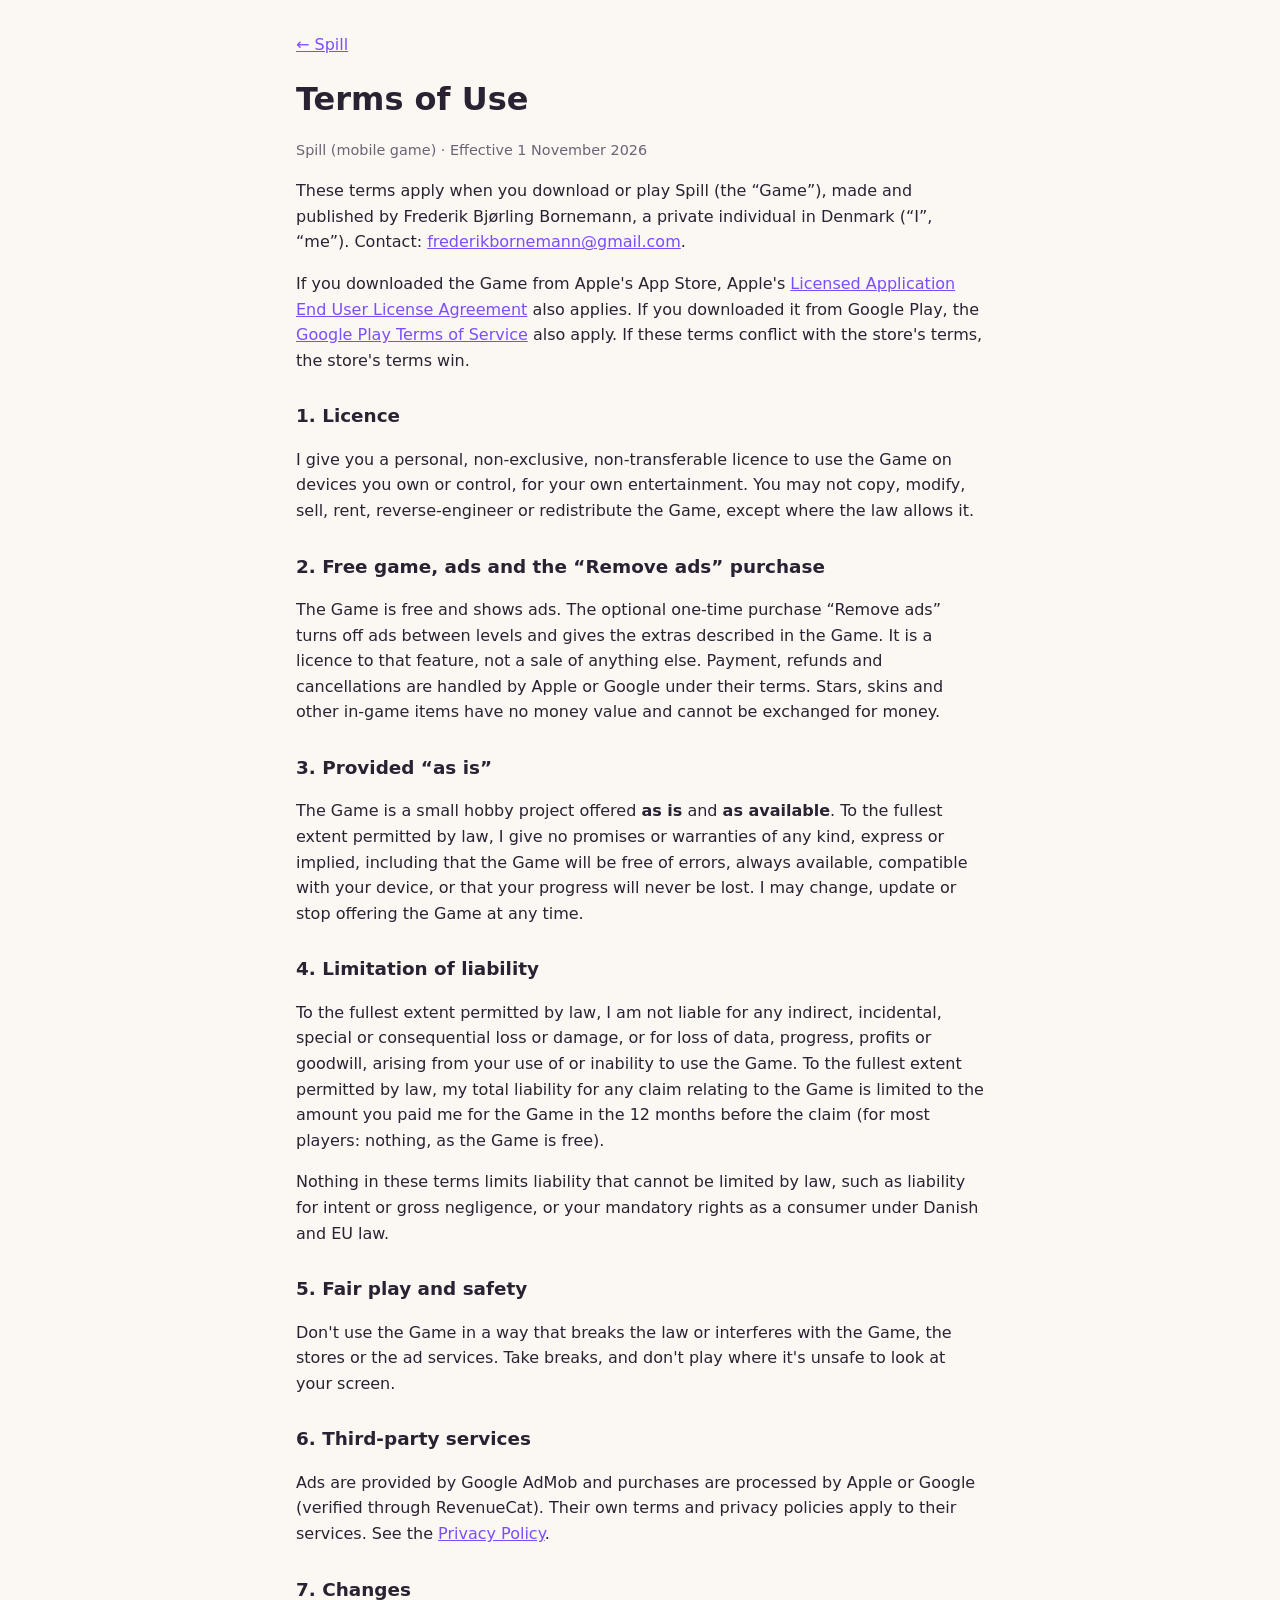
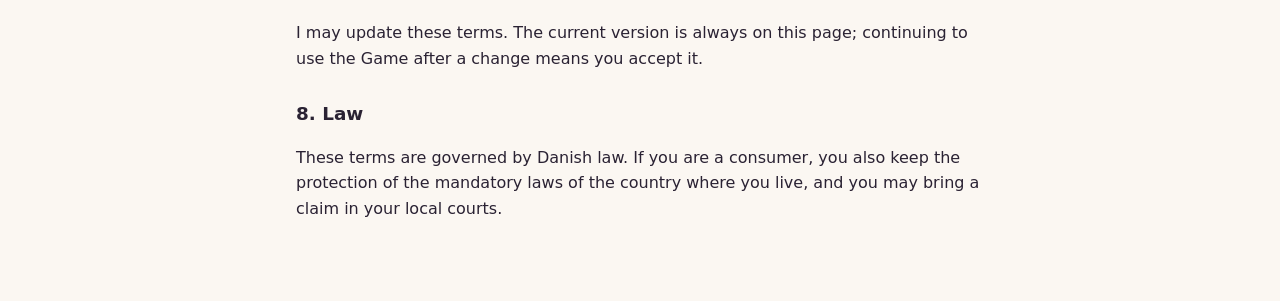
==== terms.html @ 4641cc76 "Privacy policy and terms of use for Spill" ====
<!doctype html>
<html lang="en">
<head>
<meta charset="utf-8">
<meta name="viewport" content="width=device-width, initial-scale=1">
<title>Spill – Terms of Use</title>
<link rel="stylesheet" href="style.css">
</head>
<body>
<main>
<p class="back"><a href="index.html">← Spill</a></p>
<h1>Terms of Use</h1>
<p class="meta">Spill (mobile game) · Effective 1 November 2026</p>

<p>These terms apply when you download or play Spill (the “Game”), made and published by Frederik Bjørling Bornemann, a private individual in Denmark (“I”, “me”). Contact: <a href="mailto:frederikbornemann@gmail.com">frederikbornemann@gmail.com</a>.</p>
<p>If you downloaded the Game from Apple's App Store, Apple's <a href="https://www.apple.com/legal/internet-services/itunes/dev/stdeula/">Licensed Application End User License Agreement</a> also applies. If you downloaded it from Google Play, the <a href="https://play.google.com/about/play-terms/">Google Play Terms of Service</a> also apply. If these terms conflict with the store's terms, the store's terms win.</p>

<h2>1. Licence</h2>
<p>I give you a personal, non-exclusive, non-transferable licence to use the Game on devices you own or control, for your own entertainment. You may not copy, modify, sell, rent, reverse-engineer or redistribute the Game, except where the law allows it.</p>

<h2>2. Free game, ads and the “Remove ads” purchase</h2>
<p>The Game is free and shows ads. The optional one-time purchase “Remove ads” turns off ads between levels and gives the extras described in the Game. It is a licence to that feature, not a sale of anything else. Payment, refunds and cancellations are handled by Apple or Google under their terms. Stars, skins and other in-game items have no money value and cannot be exchanged for money.</p>

<h2>3. Provided “as is”</h2>
<p>The Game is a small hobby project offered <strong>as is</strong> and <strong>as available</strong>. To the fullest extent permitted by law, I give no promises or warranties of any kind, express or implied, including that the Game will be free of errors, always available, compatible with your device, or that your progress will never be lost. I may change, update or stop offering the Game at any time.</p>

<h2>4. Limitation of liability</h2>
<p>To the fullest extent permitted by law, I am not liable for any indirect, incidental, special or consequential loss or damage, or for loss of data, progress, profits or goodwill, arising from your use of or inability to use the Game. To the fullest extent permitted by law, my total liability for any claim relating to the Game is limited to the amount you paid me for the Game in the 12 months before the claim (for most players: nothing, as the Game is free).</p>
<p>Nothing in these terms limits liability that cannot be limited by law, such as liability for intent or gross negligence, or your mandatory rights as a consumer under Danish and EU law.</p>

<h2>5. Fair play and safety</h2>
<p>Don't use the Game in a way that breaks the law or interferes with the Game, the stores or the ad services. Take breaks, and don't play where it's unsafe to look at your screen.</p>

<h2>6. Third-party services</h2>
<p>Ads are provided by Google AdMob and purchases are processed by Apple or Google (verified through RevenueCat). Their own terms and privacy policies apply to their services. See the <a href="privacy.html">Privacy Policy</a>.</p>

<h2>7. Changes</h2>
<p>I may update these terms. The current version is always on this page; continuing to use the Game after a change means you accept it.</p>

<h2>8. Law</h2>
<p>These terms are governed by Danish law. If you are a consumer, you also keep the protection of the mandatory laws of the country where you live, and you may bring a claim in your local courts.</p>
</main>
</body>
</html>
---- style.css ----
:root { --bg: #fbf7f2; --text: #2a2233; --muted: #6b6475; --accent: #7c4dff; }
@media (prefers-color-scheme: dark) { :root { --bg: #17141c; --text: #f1edf6; --muted: #a59fb0; --accent: #b39dff; } }
* { box-sizing: border-box; }
body { margin: 0; background: var(--bg); color: var(--text); font: 16px/1.6 system-ui, -apple-system, "Segoe UI", Roboto, sans-serif; }
main { max-width: 720px; margin: 0 auto; padding: 32px 16px 64px; }
h1 { font-size: 2rem; margin: 0 0 4px; }
h2 { font-size: 1.15rem; margin: 28px 0 6px; }
a { color: var(--accent); }
.meta { color: var(--muted); font-size: 0.9rem; }
.back { margin: 0 0 16px; }
.links { font-size: 1.1rem; }
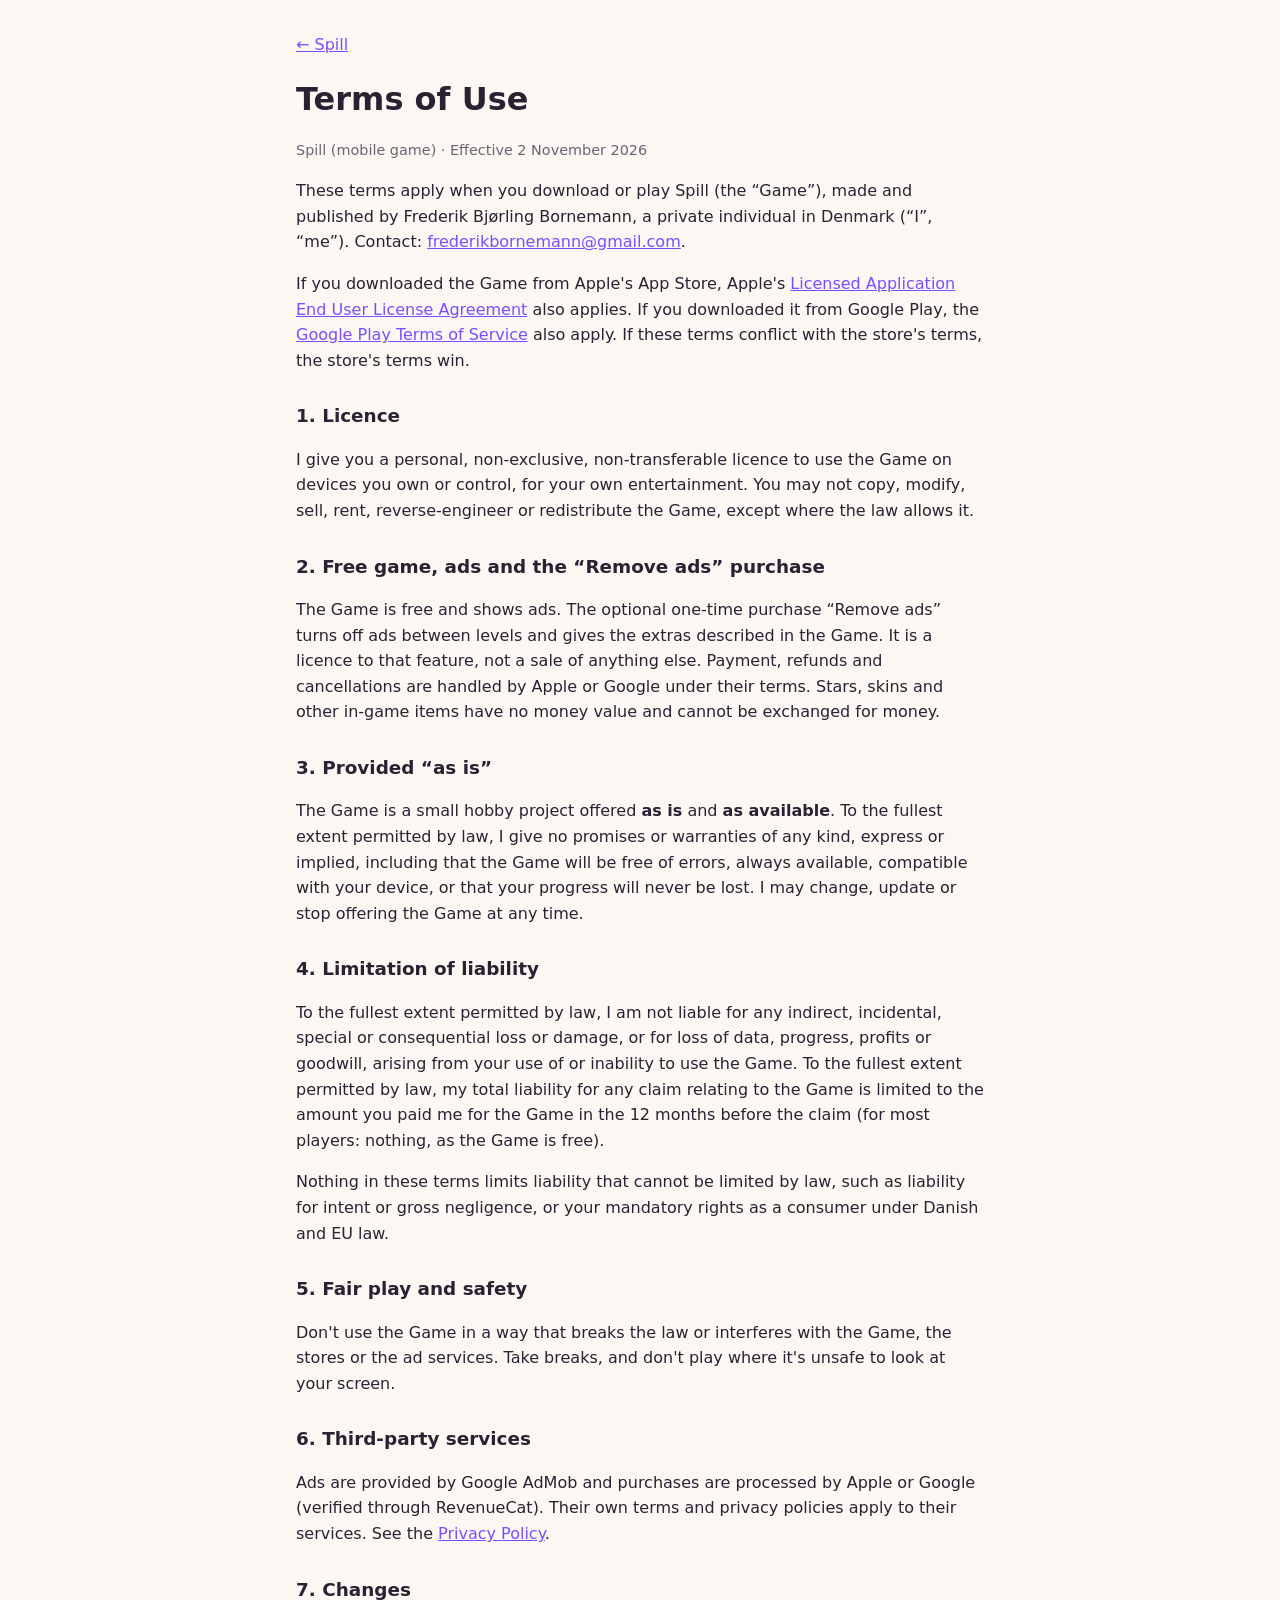
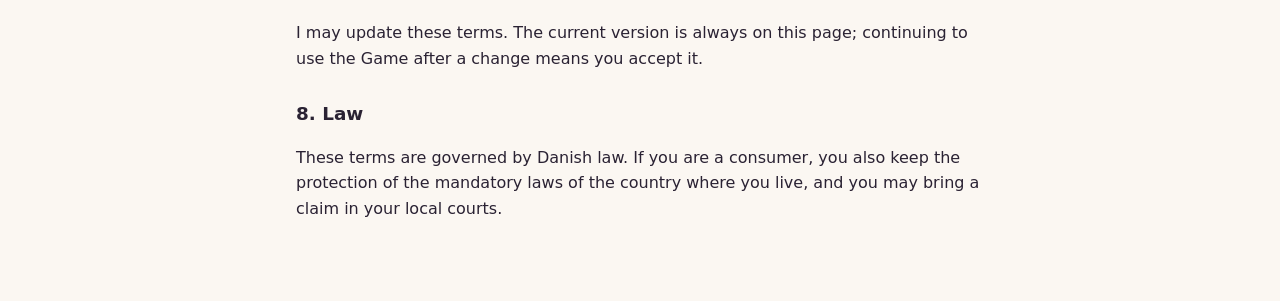
==== commit ee6f5b1e: "Privacy policy: profiling and optional consent, app stores and GitHub Pages" ====
--- a/terms.html
+++ b/terms.html
@@ -10,7 +10,7 @@
 <main>
 <p class="back"><a href="index.html">← Spill</a></p>
 <h1>Terms of Use</h1>
-<p class="meta">Spill (mobile game) · Effective 1 November 2026</p>
+<p class="meta">Spill (mobile game) · Effective 2 November 2026</p>
 
 <p>These terms apply when you download or play Spill (the “Game”), made and published by Frederik Bjørling Bornemann, a private individual in Denmark (“I”, “me”). Contact: <a href="mailto:frederikbornemann@gmail.com">frederikbornemann@gmail.com</a>.</p>
 <p>If you downloaded the Game from Apple's App Store, Apple's <a href="https://www.apple.com/legal/internet-services/itunes/dev/stdeula/">Licensed Application End User License Agreement</a> also applies. If you downloaded it from Google Play, the <a href="https://play.google.com/about/play-terms/">Google Play Terms of Service</a> also apply. If these terms conflict with the store's terms, the store's terms win.</p>
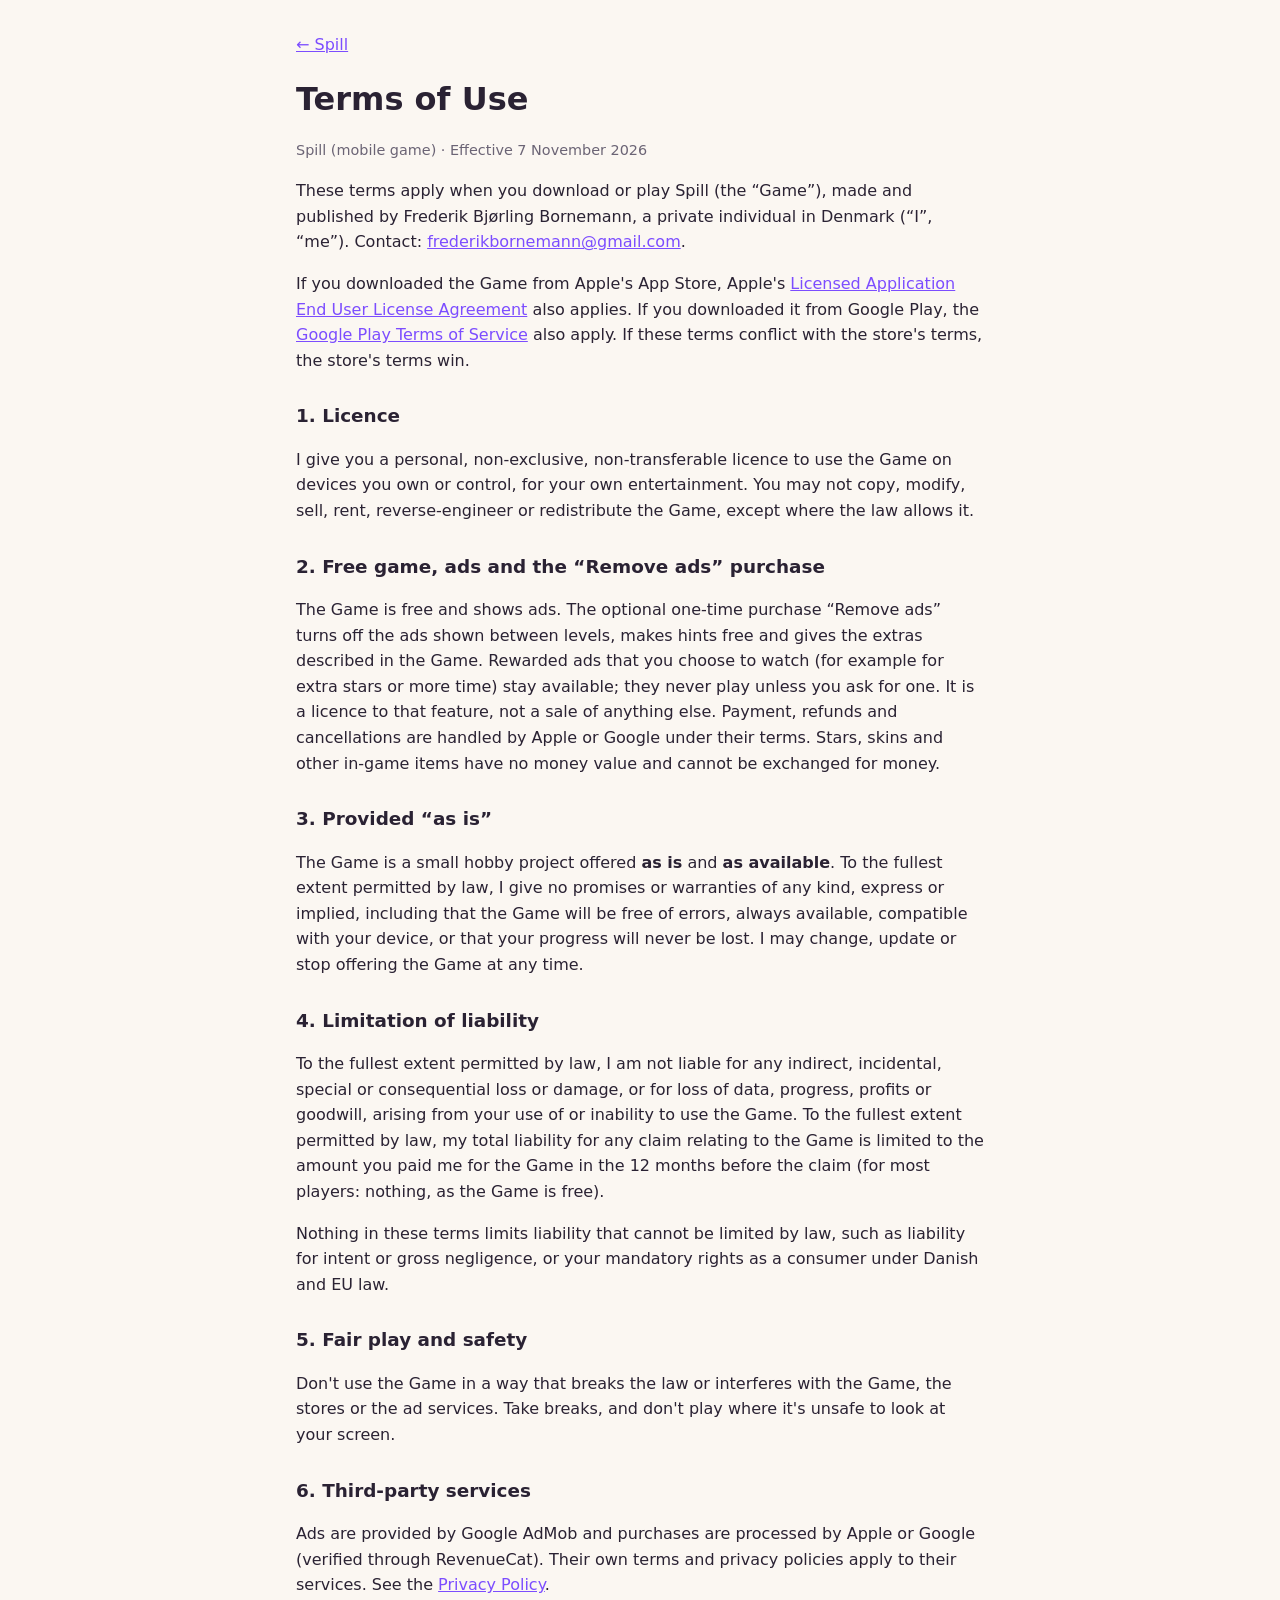
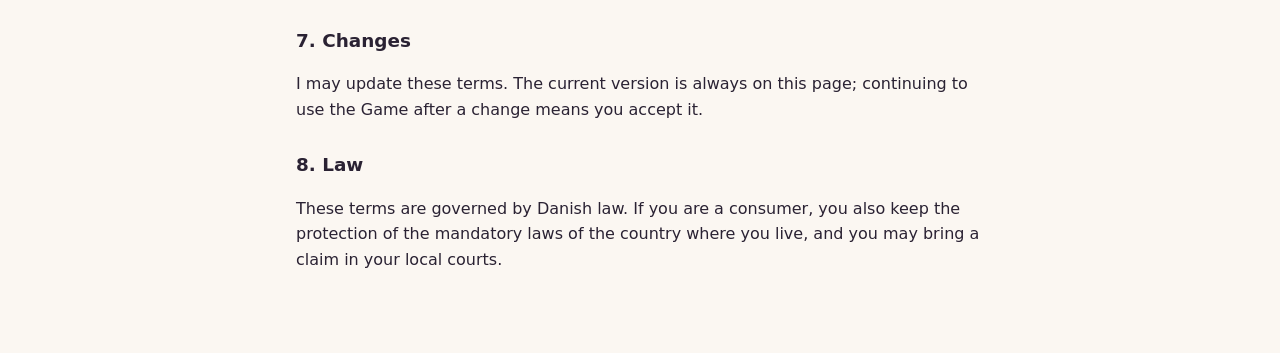
==== commit 2af5173a: "Clarify that Remove ads turns off ads between levels only Rewarded ads the player chooses to watch s" ====
--- a/terms.html
+++ b/terms.html
@@ -10,7 +10,7 @@
 <main>
 <p class="back"><a href="index.html">← Spill</a></p>
 <h1>Terms of Use</h1>
-<p class="meta">Spill (mobile game) · Effective 2 November 2026</p>
+<p class="meta">Spill (mobile game) · Effective 7 November 2026</p>
 
 <p>These terms apply when you download or play Spill (the “Game”), made and published by Frederik Bjørling Bornemann, a private individual in Denmark (“I”, “me”). Contact: <a href="mailto:frederikbornemann@gmail.com">frederikbornemann@gmail.com</a>.</p>
 <p>If you downloaded the Game from Apple's App Store, Apple's <a href="https://www.apple.com/legal/internet-services/itunes/dev/stdeula/">Licensed Application End User License Agreement</a> also applies. If you downloaded it from Google Play, the <a href="https://play.google.com/about/play-terms/">Google Play Terms of Service</a> also apply. If these terms conflict with the store's terms, the store's terms win.</p>
@@ -19,7 +19,7 @@
 <p>I give you a personal, non-exclusive, non-transferable licence to use the Game on devices you own or control, for your own entertainment. You may not copy, modify, sell, rent, reverse-engineer or redistribute the Game, except where the law allows it.</p>
 
 <h2>2. Free game, ads and the “Remove ads” purchase</h2>
-<p>The Game is free and shows ads. The optional one-time purchase “Remove ads” turns off ads between levels and gives the extras described in the Game. It is a licence to that feature, not a sale of anything else. Payment, refunds and cancellations are handled by Apple or Google under their terms. Stars, skins and other in-game items have no money value and cannot be exchanged for money.</p>
+<p>The Game is free and shows ads. The optional one-time purchase “Remove ads” turns off the ads shown between levels, makes hints free and gives the extras described in the Game. Rewarded ads that you choose to watch (for example for extra stars or more time) stay available; they never play unless you ask for one. It is a licence to that feature, not a sale of anything else. Payment, refunds and cancellations are handled by Apple or Google under their terms. Stars, skins and other in-game items have no money value and cannot be exchanged for money.</p>
 
 <h2>3. Provided “as is”</h2>
 <p>The Game is a small hobby project offered <strong>as is</strong> and <strong>as available</strong>. To the fullest extent permitted by law, I give no promises or warranties of any kind, express or implied, including that the Game will be free of errors, always available, compatible with your device, or that your progress will never be lost. I may change, update or stop offering the Game at any time.</p>
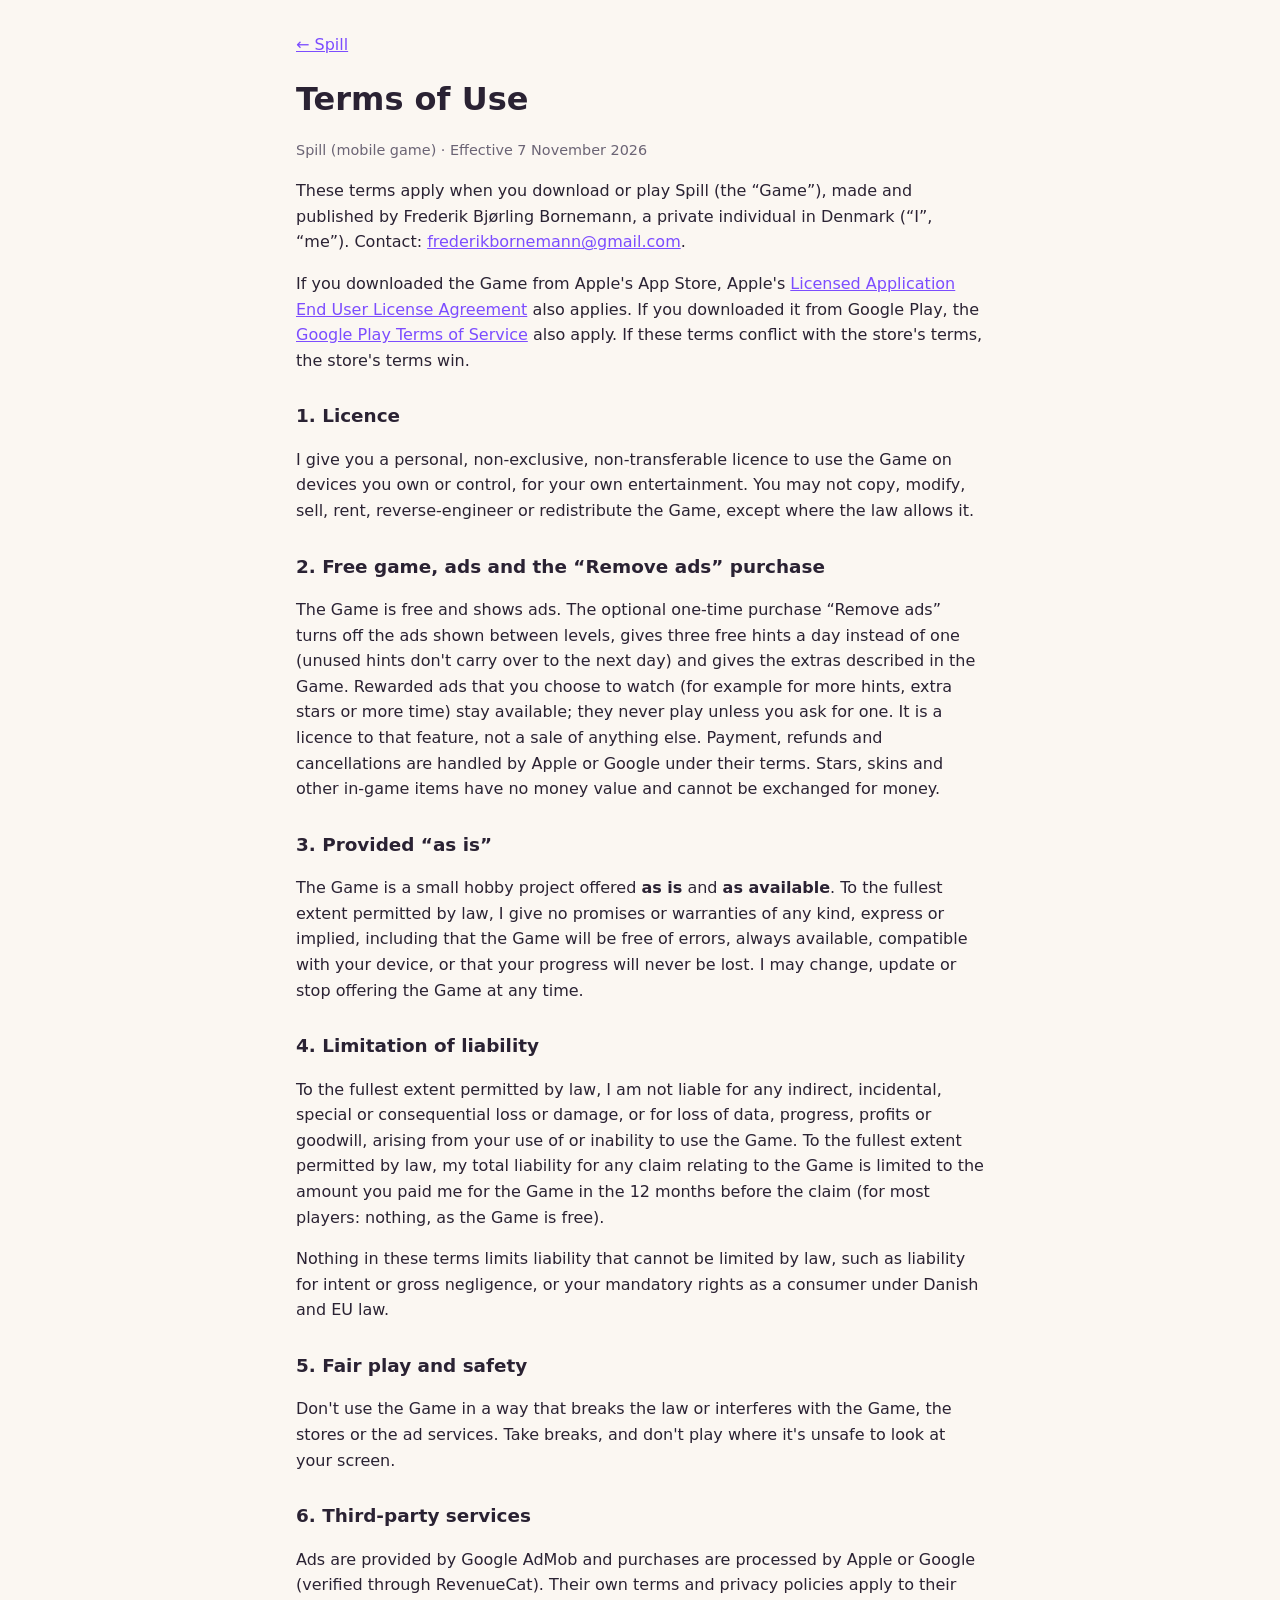
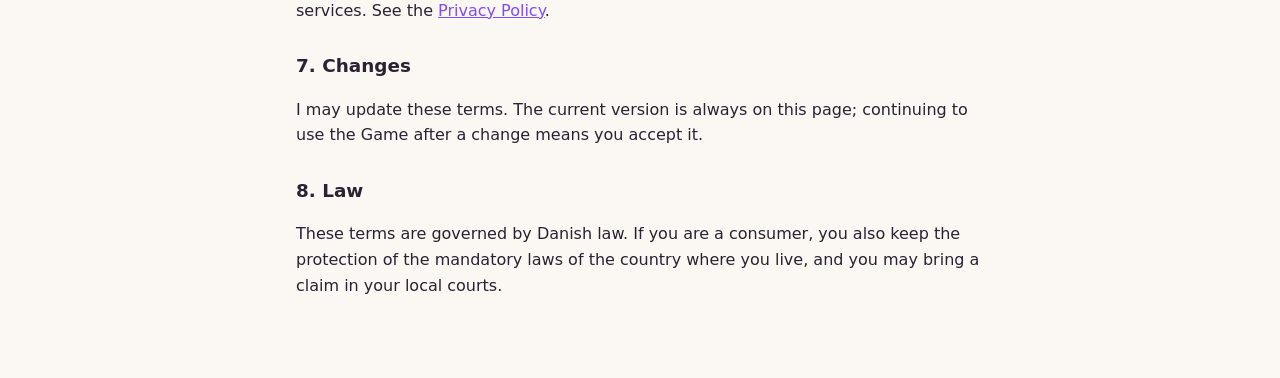
==== commit 2d81985c: "Terms: Remove ads gives 3 free hints a day instead of 1 Co-Authored-By: Claude Opus 5.5 <noreply@ant" ====
--- a/terms.html
+++ b/terms.html
@@ -19,7 +19,7 @@
 <p>I give you a personal, non-exclusive, non-transferable licence to use the Game on devices you own or control, for your own entertainment. You may not copy, modify, sell, rent, reverse-engineer or redistribute the Game, except where the law allows it.</p>
 
 <h2>2. Free game, ads and the “Remove ads” purchase</h2>
-<p>The Game is free and shows ads. The optional one-time purchase “Remove ads” turns off the ads shown between levels, makes hints free and gives the extras described in the Game. Rewarded ads that you choose to watch (for example for extra stars or more time) stay available; they never play unless you ask for one. It is a licence to that feature, not a sale of anything else. Payment, refunds and cancellations are handled by Apple or Google under their terms. Stars, skins and other in-game items have no money value and cannot be exchanged for money.</p>
+<p>The Game is free and shows ads. The optional one-time purchase “Remove ads” turns off the ads shown between levels, gives three free hints a day instead of one (unused hints don't carry over to the next day) and gives the extras described in the Game. Rewarded ads that you choose to watch (for example for more hints, extra stars or more time) stay available; they never play unless you ask for one. It is a licence to that feature, not a sale of anything else. Payment, refunds and cancellations are handled by Apple or Google under their terms. Stars, skins and other in-game items have no money value and cannot be exchanged for money.</p>
 
 <h2>3. Provided “as is”</h2>
 <p>The Game is a small hobby project offered <strong>as is</strong> and <strong>as available</strong>. To the fullest extent permitted by law, I give no promises or warranties of any kind, express or implied, including that the Game will be free of errors, always available, compatible with your device, or that your progress will never be lost. I may change, update or stop offering the Game at any time.</p>
